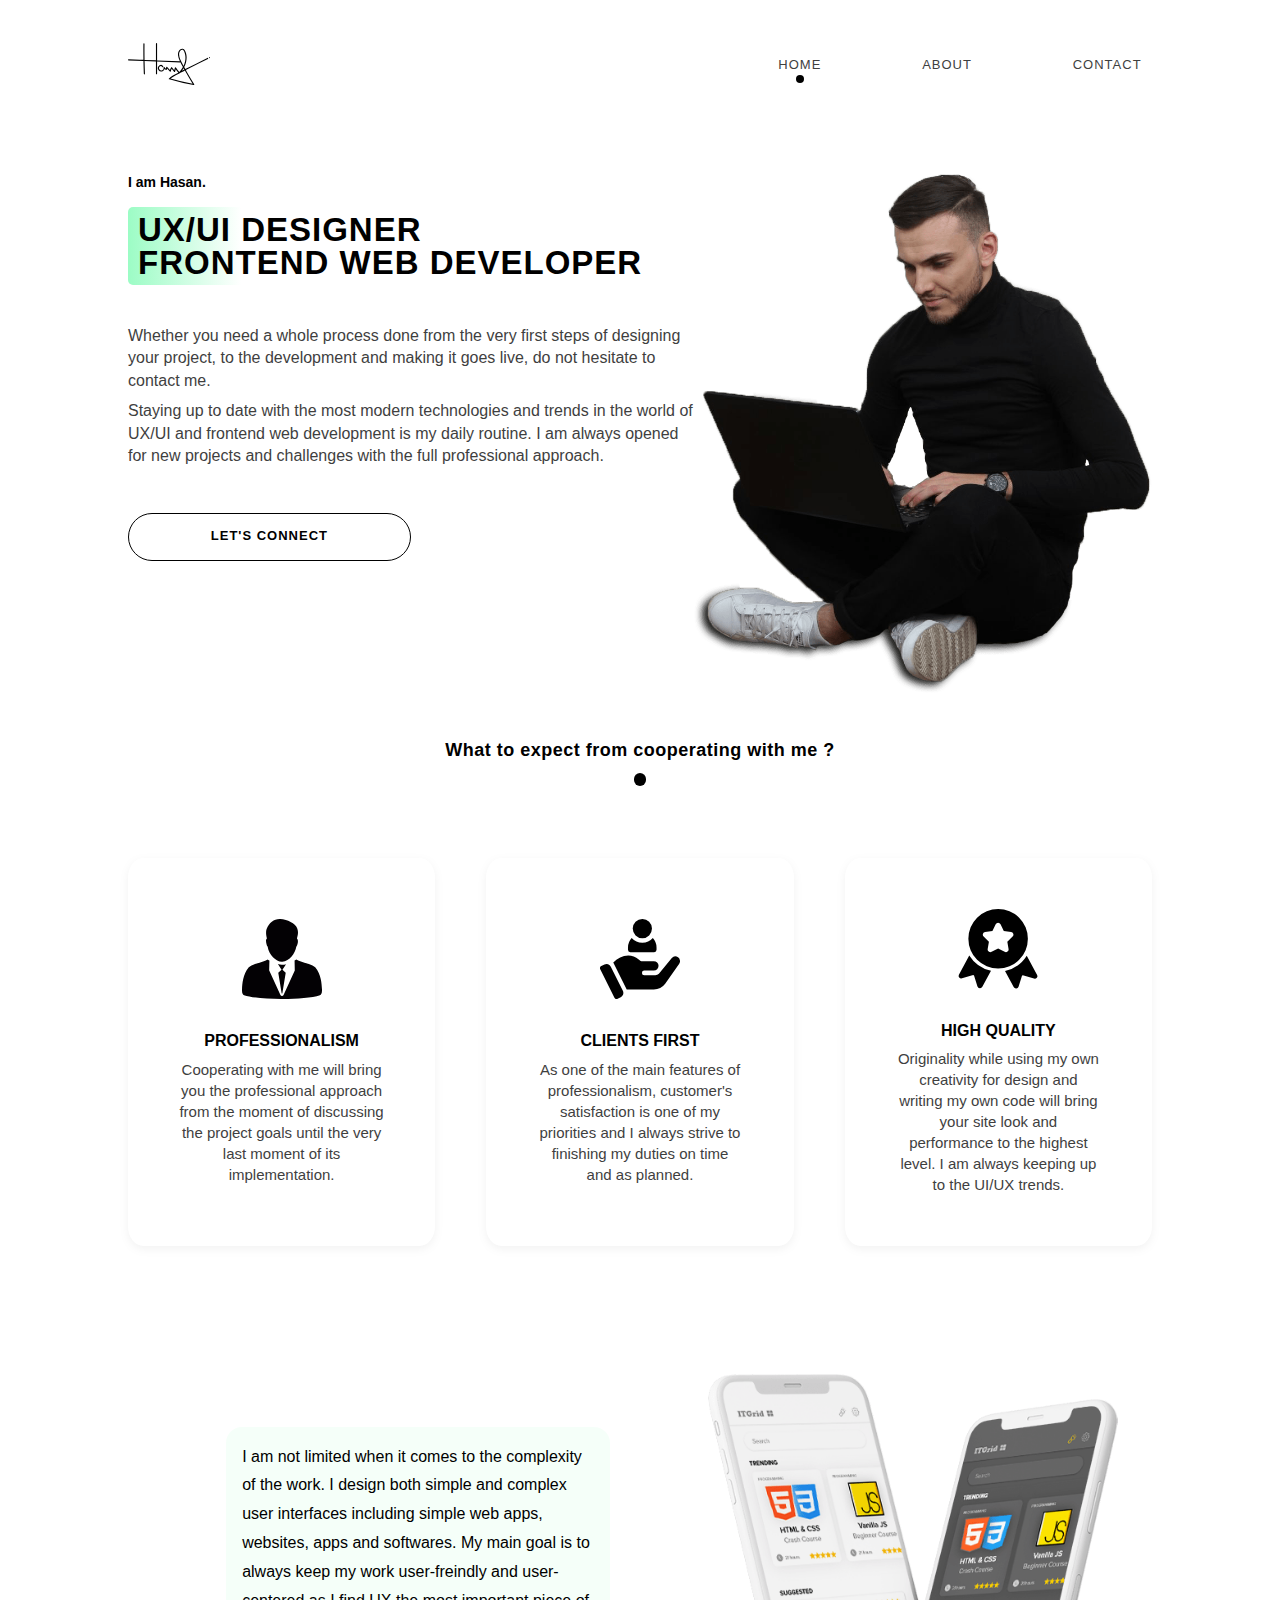
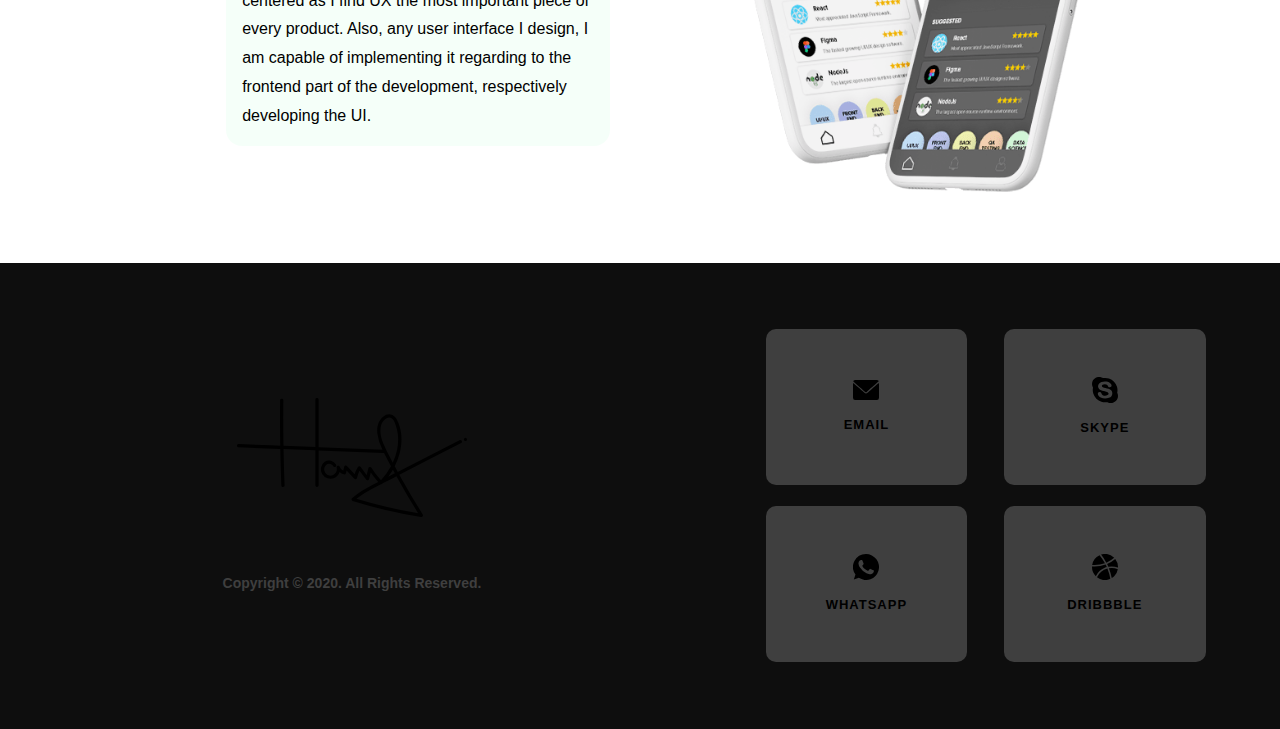
==== index.html @ 8ff00da6 "Add files via upload" ====
<!DOCTYPE html>
<html lang="en">
  <head>
    <meta charset="UTF-8" />
    <meta name="viewport" content="width=device-width, initial-scale=1.0" />
    <meta http-equiv="X-UA-Compatible" content="ie=edge" />
    <meta name="description" content="UX/UI Designer and Frontend Developer" />
    <meta
      name="keywords"
      content="UI,UX,Design,Frontend Development,Frontend Web Development"
    />
    <meta name="author" content="Hasan Softic" />
    <link rel="stylesheet" href="../scss/main.css" />
    <title>Hasan Softic | UX/UI Designer and Frontend Web Developer</title>
  </head>
  <body>
    <!-- Navbar -->
    <header class="nav-container">
      <div id="nav">
      <div class="logo">
        <img src="./assets/logo.svg" alt="signature" />
      </div>
      <div class="js-toggle">
        <div class="line-1"></div>
        <div class="line-2"></div>
      </div>
      <ul class="nav-links">
        <li class="active">
          <a href="index.html">Home</a>
          <div class="circle"></div>
        </li>
        <li>
          <a href="about.html">About</a>
        </li>
        <li>
          <a href="contact.html">Contact</a>
        </li>
      </ul>
      </div>
    </header>
    <main class="flex-wrapper">
      <div class="main-section">
        <h5>I am Hasan.</h5>
        <h2>
          UX/UI Designer <br />
          Frontend Web Developer
        </h2>

        <p>
          Whether you need a whole process done from the very first steps of
          designing your project, to the development and making it goes live, do
          not hesitate to contact me.
        </p>
        <p>
          Staying up to date with the most modern technologies and trends in the
          world of UX/UI and frontend web development is my daily routine. I am
          always opened for new projects and challenges with the full
          professional approach.
        </p>
        <div class="button">
          <a class="btn-style" href="contact.html">Let's connect</a>
        </div>
      </div>
      <div class="myimage">
        <img class="image" src="./assets/hasan.png" alt="hasan" />
      </div>
    </main>
    <section class="why-me">
      <h4>What to expect from cooperating with me ?</h4>
      <div class="divider"></div>
      <div class="flex-row">
        <div class="pro">
          <img class="pro-image" src="./assets/professionalism.svg" alt="pro" />
          <h3>Professionalism</h3>
          <p>
            Cooperating with me will bring you the professional approach from
            the moment of discussing the project goals until the very last
            moment of its implementation.
          </p>
        </div>
        <div class="pro">
          <img class="pro-image" src="./assets/support.svg" alt="pro" />
          <h3>Clients First</h3>
          <p>
            As one of the main features of professionalism, customer's
            satisfaction is one of my priorities and I always strive to
            finishing my duties on time and as planned.
          </p>
        </div>
        <div class="pro">
          <img class="pro-image" src="./assets/quality.svg" alt="pro" />
          <h3>High Quality</h3>
          <p>
            Originality while using my own creativity for design and writing my
            own code will bring your site look and performance to the highest
            level. I am always keeping up to the UI/UX trends.
          </p>
        </div>
      </div>
    </section>
    <section class="my-approach">
      <div class="approach">
        <p class="message">
          I am not limited when it comes to the complexity of the work. I design
          both simple and complex user interfaces including simple web apps,
          websites, apps and softwares. My main goal is to always keep my work
          user-freindly and user-centered as I find UX the most important piece
          of every product. Also, any user interface I design, I am capable of
          implementing it regarding to the frontend part of the development,
          respectively developing the UI.
        </p>
      </div>
      <div class="mockup">
        <img src="./assets/blackandwhite.png" alt="mockup" />
      </div>
    </section>
    <footer>
      <div class="copyright">
        <img class="logo" src="./assets/logo.svg" alt="signature" />
        <p>Copyright &copy; 2020. All Rights Reserved.</p>
      </div>
      <div class="contact">
        <a href="mailto:hasan_softic@hotmail.com?subject="Project">
        <div class="card email">
          <img src="./assets/mail.svg" alt="email" />
          <h5>Email</h5>
        </div>
      </a>
        <a href="skype:hasan_softic?chat">
          <div class="card skype">
            <img src="./assets/skype.svg" alt="skype" />
            <h5>Skype</h5>
          </div>
        </a>
        <a
          href="https://api.whatsapp.com/send?phone=38761412992"
          target="_blank"
        >
          <div class="card whatsapp">
            <img src="./assets/whatsapp.svg" alt="whatsapp" />
            <h5>Whatsapp</h5>
          </div>
        </a>
        <a href="https://dribbble.com/ha7an" target="_blank">
          <div class="card dribbble">
            <img src="./assets/dribbble.svg" alt="dribbble" />
            <h5>Dribbble</h5>
          </div>
        </a>
      </div>
    </footer>
    <script src="./nav.js"></script>
  </body>
</html>
---- scss/main.css ----
a:focus,
button:focus {
  outline: none;
}

input:focus,
textarea:focus {
  outline: 1px solid #000;
}

.logo {
  width: 8%;
}

img {
  width: 100%;
  border: none;
}

.pro-image {
  width: 5em;
  margin-bottom: 15%;
}

.contact img {
  width: 2em;
  margin-bottom: 10%;
}

li {
  list-style: none;
  padding-left: 8rem;
}

a {
  cursor: pointer;
  outline: none;
  width: 100%;
  text-transform: uppercase;
  text-decoration: none;
  font-size: 1.3rem;
  color: #3f3f3f;
  font-weight: 400;
  letter-spacing: 1px;
  padding: 0.2em 0.8em;
  -webkit-tap-highlight-color: rgba(0, 0, 0, 0);
}

.circle {
  background: #000;
  width: 0.5em;
  height: 0.5em;
  border-radius: 50%;
  margin: auto;
  -webkit-animation: animate ease-in-out 2s;
          animation: animate ease-in-out 2s;
}

@-webkit-keyframes animate {
  0% {
    background-color: #fff;
    border-radius: 0;
  }
  50% {
    background-color: #999;
    border-radius: 20%;
  }
  100% {
    background-color: #000;
    border-radius: 50%;
  }
}

@keyframes animate {
  0% {
    background-color: #fff;
    border-radius: 0;
  }
  50% {
    background-color: #999;
    border-radius: 20%;
  }
  100% {
    background-color: #000;
    border-radius: 50%;
  }
}

.divider {
  width: 0.8em;
  height: 0.8em;
  background: #000;
  border-radius: 50%;
  margin: 1% auto 7%;
}

* {
  margin: 0;
  padding: 0;
  -webkit-box-sizing: border-box;
          box-sizing: border-box;
}

html,
body {
  margin: 0;
  padding: 0;
  overflow-x: hidden;
}

html {
  font-size: 10px;
}

body {
  font-family: "Montserrat", sans-serif;
  width: 100%;
  font-size: 1.6rem;
  line-height: 1.4;
  position: relative;
}

/* Navbar */
.nav-container {
  max-width: 80%;
  margin: 0 auto;
}

.nav-container #nav {
  width: 100%;
  height: 15vh;
  display: -webkit-box;
  display: -ms-flexbox;
  display: flex;
  -webkit-box-pack: justify;
      -ms-flex-pack: justify;
          justify-content: space-between;
  -webkit-box-align: center;
      -ms-flex-align: center;
          align-items: center;
}

.nav-container .nav-links {
  display: -webkit-box;
  display: -ms-flexbox;
  display: flex;
  -webkit-box-pack: justify;
      -ms-flex-pack: justify;
          justify-content: space-between;
}

/* Main Section */
main {
  width: 80%;
  display: -webkit-box;
  display: -ms-flexbox;
  display: flex;
  -webkit-box-pack: justify;
      -ms-flex-pack: justify;
          justify-content: space-between;
  margin: 3% auto -2%;
}

main .main-section {
  width: 100%;
}

main .main-section h5 {
  font-size: 1.4rem;
  font-weight: 700;
  margin-bottom: 1em;
}

main .main-section h2 {
  font-size: 3.3rem;
  line-height: 1;
  text-transform: uppercase;
  margin-bottom: 4rem;
  letter-spacing: 0.1rem;
  background: #9cfcc5;
  background: -webkit-gradient(linear, left top, right top, from(#9cfcc5), color-stop(20%, #fff), to(#fff));
  background: linear-gradient(90deg, #9cfcc5 0%, #fff 20%, #fff 100%);
  border: none;
  border-radius: 5px;
  padding: 0.6rem 1rem;
}

main .main-section p {
  font-size: 1.6rem;
  color: #3f3f3f;
  font-weight: 400;
  margin-bottom: 0.5em;
}

main .main-section .button {
  width: 50%;
  border: 1px solid #000;
  border-radius: 50px;
  padding: 2%;
  margin-top: 8%;
}

main .main-section .button:hover {
  background: #9cfcc5;
  border: none;
  -webkit-box-shadow: 0 6px 16px rgba(156, 252, 197, 0.2);
          box-shadow: 0 6px 16px rgba(156, 252, 197, 0.2);
}

main .main-section .button a {
  display: -webkit-box;
  display: -ms-flexbox;
  display: flex;
  -webkit-box-pack: center;
      -ms-flex-pack: center;
          justify-content: center;
  color: #000;
  font-weight: 600;
}

main .main-section .myimage {
  width: 40%;
  border-radius: 50%;
  padding: 5%;
  background: -webkit-gradient(linear, left bottom, left top, from(rgba(156, 252, 197, 0.25)), color-stop(50%, #fff), to(#fff));
  background: linear-gradient(360deg, rgba(156, 252, 197, 0.25) 0%, #fff 50%, #fff 100%);
}

/* Why Me Section */
.why-me {
  width: 90%;
  margin: 0 auto 5%;
  padding: 5%;
}

.why-me h4 {
  color: #000;
  font-size: 1.8rem;
  letter-spacing: 0.5px;
  display: -webkit-box;
  display: -ms-flexbox;
  display: flex;
  -webkit-box-pack: center;
      -ms-flex-pack: center;
          justify-content: center;
}

.why-me h3 {
  font-size: 1.6rem;
  color: #000;
  text-transform: uppercase;
  margin-bottom: 3%;
}

.why-me p {
  font-size: 1.5rem;
  color: #3f3f3f;
  font-weight: 400;
  text-align: center;
}

.pro {
  width: 30%;
  background: #fff;
  border-radius: 5%;
  -webkit-box-shadow: 0 3px 9px rgba(128, 128, 128, 0.1);
          box-shadow: 0 3px 9px rgba(128, 128, 128, 0.1);
  padding: 5%;
  display: -webkit-box;
  display: -ms-flexbox;
  display: flex;
  -webkit-box-orient: vertical;
  -webkit-box-direction: normal;
      -ms-flex-direction: column;
          flex-direction: column;
  -webkit-box-pack: center;
      -ms-flex-pack: center;
          justify-content: center;
  -webkit-box-align: center;
      -ms-flex-align: center;
          align-items: center;
  -webkit-transition: 1s all ease-in-out;
  transition: 1s all ease-in-out;
}

.pro:hover {
  -webkit-box-shadow: 0 30px 60px rgba(128, 128, 128, 0.1);
          box-shadow: 0 30px 60px rgba(128, 128, 128, 0.1);
}

.flex-row {
  display: -webkit-box;
  display: -ms-flexbox;
  display: flex;
  -webkit-box-pack: justify;
      -ms-flex-pack: justify;
          justify-content: space-between;
}

/* My Approach */
.my-approach {
  display: -webkit-box;
  display: -ms-flexbox;
  display: flex;
  -webkit-box-pack: space-evenly;
      -ms-flex-pack: space-evenly;
          justify-content: space-evenly;
  -webkit-box-align: center;
      -ms-flex-align: center;
          align-items: center;
  padding: 0 10%;
  margin-bottom: 5%;
}

.my-approach .approach {
  width: 50%;
  display: -webkit-box;
  display: -ms-flexbox;
  display: flex;
  -webkit-box-pack: space-evenly;
      -ms-flex-pack: space-evenly;
          justify-content: space-evenly;
  -webkit-box-align: center;
      -ms-flex-align: center;
          align-items: center;
}

.my-approach .approach p {
  width: 75%;
  background: rgba(156, 252, 197, 0.1);
  padding: 1em;
  border-radius: 1em;
  font-size: 1.6rem;
  color: #000;
  font-weight: 400;
  line-height: 1.8;
}

.my-approach .mockup {
  width: 40%;
}

/* Footer */
footer {
  width: 100%;
  background: #0e0e0e;
  display: -webkit-box;
  display: -ms-flexbox;
  display: flex;
  -webkit-box-pack: justify;
      -ms-flex-pack: justify;
          justify-content: space-between;
  -webkit-box-align: center;
      -ms-flex-align: center;
          align-items: center;
  padding: 5%;
}

footer .copyright {
  width: 50%;
  display: -webkit-box;
  display: -ms-flexbox;
  display: flex;
  -webkit-box-orient: vertical;
  -webkit-box-direction: normal;
      -ms-flex-direction: column;
          flex-direction: column;
  -webkit-box-pack: justify;
      -ms-flex-pack: justify;
          justify-content: space-between;
  -webkit-box-align: center;
      -ms-flex-align: center;
          align-items: center;
}

footer .copyright .logo {
  width: 40%;
  margin-bottom: 10%;
}

footer .copyright p {
  color: #3f3f3f;
  font-size: 1.4rem;
  font-weight: 600;
}

footer .contact {
  width: 40%;
  display: -ms-grid;
  display: grid;
  -ms-grid-columns: (1fr)[2];
      grid-template-columns: repeat(2, 1fr);
  grid-gap: 1em;
  -webkit-box-pack: center;
      -ms-flex-pack: center;
          justify-content: center;
  -webkit-box-align: center;
      -ms-flex-align: center;
          align-items: center;
}

footer .contact h5 {
  color: #000;
  font-size: 1.3rem;
  font-weight: 600;
}

footer .card {
  width: 100%;
  height: 12em;
  background: #3f3f3f;
  border-radius: 10px;
  display: -webkit-box;
  display: -ms-flexbox;
  display: flex;
  -webkit-box-orient: vertical;
  -webkit-box-direction: normal;
      -ms-flex-direction: column;
          flex-direction: column;
  -webkit-box-pack: center;
      -ms-flex-pack: center;
          justify-content: center;
  -webkit-box-align: center;
      -ms-flex-align: center;
          align-items: center;
  padding: 20% 10%;
}

footer .card:hover {
  background: #999;
}

/* About Me */
.wrapper {
  margin-bottom: 10%;
  display: -webkit-box;
  display: -ms-flexbox;
  display: flex;
  -webkit-box-orient: vertical;
  -webkit-box-direction: normal;
      -ms-flex-direction: column;
          flex-direction: column;
  -webkit-box-align: start;
      -ms-flex-align: start;
          align-items: flex-start;
}

.wrapper h1 {
  font-size: 5rem;
}

.wrapper .flex-row {
  margin-top: 3%;
  display: -webkit-box;
  display: -ms-flexbox;
  display: flex;
  -webkit-box-pack: justify;
      -ms-flex-pack: justify;
          justify-content: space-between;
  -webkit-box-align: center;
      -ms-flex-align: center;
          align-items: center;
}

.wrapper .flex-row p {
  width: 60%;
  font-size: 1.6rem;
  color: #000;
  line-height: 1.8;
  background: rgba(156, 252, 197, 0.1);
  padding: 1em;
  border-radius: 0 1.5em 1.5em 1.5em;
  -ms-flex-item-align: start;
      align-self: flex-start;
}

.wrapper .flex-row img {
  width: 35%;
  border-radius: 1.5em;
  -ms-flex-item-align: start;
      align-self: flex-start;
}

.design {
  width: 100%;
  display: -webkit-box;
  display: -ms-flexbox;
  display: flex;
  -webkit-box-orient: vertical;
  -webkit-box-direction: normal;
      -ms-flex-direction: column;
          flex-direction: column;
  -webkit-box-pack: center;
      -ms-flex-pack: center;
          justify-content: center;
  -webkit-box-align: center;
      -ms-flex-align: center;
          align-items: center;
  margin-bottom: 10%;
}

.design .mockups {
  width: 100%;
  display: -webkit-box;
  display: -ms-flexbox;
  display: flex;
  -webkit-box-pack: center;
      -ms-flex-pack: center;
          justify-content: center;
  margin-bottom: 5%;
}

.design .mockups img {
  width: 20%;
}

.design .mockups img:hover {
  -webkit-transform: translateY(-5%);
          transform: translateY(-5%);
  -webkit-transition: ease-in 400ms;
  transition: ease-in 400ms;
}

.design .design-info {
  width: 45%;
  margin-bottom: 3%;
}

.design .design-info p {
  font-size: 1.6rem;
  color: #000;
  line-height: 1.6;
}

.design .buttons {
  width: 100%;
  display: -webkit-box;
  display: -ms-flexbox;
  display: flex;
  -webkit-box-pack: center;
      -ms-flex-pack: center;
          justify-content: center;
  -webkit-box-align: center;
      -ms-flex-align: center;
          align-items: center;
}

.design a {
  width: 22%;
  display: -webkit-box;
  display: -ms-flexbox;
  display: flex;
  -webkit-box-pack: center;
      -ms-flex-pack: center;
          justify-content: center;
}

.design button {
  cursor: pointer;
  width: 100%;
  padding: 7%;
  border-radius: 50px;
  border: none;
  font-size: 1.6rem;
  text-transform: uppercase;
  color: #000;
  font-weight: 500;
  display: -webkit-box;
  display: -ms-flexbox;
  display: flex;
  -webkit-box-pack: space-evenly;
      -ms-flex-pack: space-evenly;
          justify-content: space-evenly;
  -webkit-box-align: center;
      -ms-flex-align: center;
          align-items: center;
}

.design img {
  width: 10%;
}

.design .dribbble {
  background: #ea4c89;
  -webkit-box-shadow: 0 8px 20px rgba(234, 76, 137, 0.25);
          box-shadow: 0 8px 20px rgba(234, 76, 137, 0.25);
}

.design .dribbble:hover {
  background: rgba(234, 76, 137, 0.9);
}

.design .github {
  background: rgba(153, 153, 153, 0.15);
  -webkit-box-shadow: 0 8px 20px rgba(153, 153, 153, 0.15);
          box-shadow: 0 8px 20px rgba(153, 153, 153, 0.15);
}

.design .github:hover {
  background: rgba(153, 153, 153, 0.2);
}

/* Contact */
.contact-wrapper {
  margin-top: 3%;
  display: -webkit-box;
  display: -ms-flexbox;
  display: flex;
  -webkit-box-pack: justify;
      -ms-flex-pack: justify;
          justify-content: space-between;
  -webkit-box-align: center;
      -ms-flex-align: center;
          align-items: center;
}

.contact-wrapper p {
  width: 40%;
  font-size: 1.6rem;
  color: #000;
  line-height: 1.8;
  background: rgba(156, 252, 197, 0.1);
  padding: 1em;
  border-radius: 0 1.5em 1.5em 1.5em;
  -ms-flex-item-align: start;
      align-self: flex-start;
}

.contact-wrapper img {
  width: 55%;
  border-radius: 1.5em;
  -ms-flex-item-align: start;
      align-self: flex-start;
  z-index: 0;
}

.contact-form {
  margin: -20% 10% 10%;
  width: 70%;
  background: #fff;
  -webkit-box-shadow: 0 20px 40px rgba(160, 160, 160, 0.1);
          box-shadow: 0 20px 40px rgba(160, 160, 160, 0.1);
  border-radius: 1.5em;
  position: relative;
  padding: 5em;
}

.contact-form form {
  display: -webkit-box;
  display: -ms-flexbox;
  display: flex;
  -webkit-box-orient: vertical;
  -webkit-box-direction: normal;
      -ms-flex-direction: column;
          flex-direction: column;
}

.contact-form label {
  font-size: 1.6rem;
  color: #000;
  margin-bottom: 0.5em;
}

.contact-form input,
.contact-form textarea {
  width: 40%;
  border: 1px solid #dfdfdf;
  border-radius: 0.3em;
  font-family: "Montserrat", sans-serif;
  font-size: 1.6rem;
  padding: 2%;
  margin-bottom: 2em;
}

.contact-form input::-webkit-input-placeholder {
  font-family: "Montserrat", sans-serif;
  font-size: 1.6rem;
  opacity: 0.4;
}

.contact-form input:-ms-input-placeholder {
  font-family: "Montserrat", sans-serif;
  font-size: 1.6rem;
  opacity: 0.4;
}

.contact-form input::-ms-input-placeholder {
  font-family: "Montserrat", sans-serif;
  font-size: 1.6rem;
  opacity: 0.4;
}

.contact-form input::placeholder {
  font-family: "Montserrat", sans-serif;
  font-size: 1.6rem;
  opacity: 0.4;
}

.contact-form textarea {
  width: 100%;
  resize: none;
  font-family: "Montserrat", sans-serif;
  font-size: 1.6rem;
}

.contact-form textarea::-webkit-input-placeholder {
  opacity: 0.4;
}

.contact-form textarea:-ms-input-placeholder {
  opacity: 0.4;
}

.contact-form textarea::-ms-input-placeholder {
  opacity: 0.4;
}

.contact-form textarea::placeholder {
  opacity: 0.4;
}

.contact-form .submit {
  width: 25%;
  -ms-flex-item-align: end;
      align-self: flex-end;
}

.contact-form .submit .send {
  cursor: pointer;
  width: 100%;
  border: none;
  background: #9cfcc5;
  -webkit-box-shadow: 0 10px 30px rgba(156, 252, 197, 0.2);
          box-shadow: 0 10px 30px rgba(156, 252, 197, 0.2);
  border-radius: 50px;
  padding: 1.2em;
  font-size: 1.6rem;
  font-weight: 500;
}

.contact-form .submit .send:hover {
  background: #97f0c1;
}

/* Media Queries */
@media only screen and (min-width: 350px) and (max-width: 500px) {
  /* Navbar */
  #nav .logo {
    width: 25%;
  }
  #nav .js-toggle {
    background: #fff;
    border-radius: 50%;
    -webkit-box-shadow: 0 1px 9px rgba(153, 153, 153, 0.1);
            box-shadow: 0 1px 9px rgba(153, 153, 153, 0.1);
    padding: 4% 2.5%;
    position: fixed;
    right: 7%;
    z-index: 5;
  }
  #nav .js-toggle div {
    width: 2.6rem;
    height: 0.5rem;
    background-color: #000;
    margin: 0.5rem;
    border-radius: 3px;
    -webkit-transition: all 0.5s ease;
    transition: all 0.5s ease;
  }
  #nav .nav-links {
    position: fixed;
    right: 0px;
    height: 85vh;
    top: 15vh;
    -webkit-box-orient: vertical;
    -webkit-box-direction: normal;
        -ms-flex-direction: column;
            flex-direction: column;
    -webkit-box-pack: space-evenly;
        -ms-flex-pack: space-evenly;
            justify-content: space-evenly;
    -webkit-box-align: center;
        -ms-flex-align: center;
            align-items: center;
    background: #fff;
    width: 100%;
    -webkit-transform: translateX(100%);
            transform: translateX(100%);
    -webkit-transition: -webkit-transform 0.5s ease-in;
    transition: -webkit-transform 0.5s ease-in;
    transition: transform 0.5s ease-in;
    transition: transform 0.5s ease-in, -webkit-transform 0.5s ease-in;
    z-index: 5;
  }
  #nav .nav-links li {
    width: 100%;
    text-align: center;
    padding: 5rem 0;
    opacity: 0;
  }
  #nav .nav-links li.fade {
    opacity: 1;
  }
  #nav .nav-links a {
    font-size: 1.4rem;
  }
  #nav .nav-active {
    -webkit-transform: translateX(0);
            transform: translateX(0);
  }
  #nav .nav-links li:nth-child(1) {
    -webkit-transition: all 0.5s ease 0.2s;
    transition: all 0.5s ease 0.2s;
  }
  #nav .nav-links li:nth-child(2) {
    -webkit-transition: all 0.5s ease 0.5s;
    transition: all 0.5s ease 0.5s;
  }
  #nav .nav-links li:nth-child(3) {
    -webkit-transition: all 0.5s ease 0.8s;
    transition: all 0.5s ease 0.8s;
  }
  #nav .close .line-1 {
    -webkit-transform: rotate(-45deg) translate(-3px, 4px);
            transform: rotate(-45deg) translate(-3px, 4px);
  }
  #nav .close .line-2 {
    -webkit-transform: rotate(45deg) translate(-3px, -4px);
            transform: rotate(45deg) translate(-3px, -4px);
  }
  /* Main Section */
  main {
    width: 80%;
    display: -webkit-box;
    display: -ms-flexbox;
    display: flex;
    -webkit-box-orient: vertical;
    -webkit-box-direction: normal;
        -ms-flex-direction: column;
            flex-direction: column;
    -webkit-box-pack: justify;
        -ms-flex-pack: justify;
            justify-content: space-between;
    margin: 3% auto -2%;
  }
  main .main-section {
    width: 100%;
  }
  main .main-section h5 {
    font-size: 1.4rem;
    font-weight: 700;
    margin-bottom: 1em;
  }
  main .main-section h2 {
    font-size: 2.8rem;
    line-height: 1;
    text-transform: uppercase;
    margin-bottom: 4rem;
    letter-spacing: 0.1rem;
    background: #9cfcc5;
    background: -webkit-gradient(linear, left top, right top, from(#9cfcc5), color-stop(30%, #fff), to(#fff));
    background: linear-gradient(90deg, #9cfcc5 0%, #fff 30%, #fff 100%);
    border: none;
    border-radius: 5px;
    padding: 0.6rem 1rem;
  }
  main .main-section p {
    font-size: 1.4rem;
    color: #000;
    font-weight: 400;
    line-height: 1.6;
    margin-bottom: 0.5em;
  }
  main .main-section .button {
    width: 100%;
    background: #9cfcc5;
    -webkit-box-shadow: 0 10px 30px rgba(156, 252, 197, 0.15);
            box-shadow: 0 10px 30px rgba(156, 252, 197, 0.15);
    border: none;
    padding: 5%;
    margin: 8% 0 15%;
  }
  main .main-section .button a {
    display: -webkit-box;
    display: -ms-flexbox;
    display: flex;
    -webkit-box-pack: center;
        -ms-flex-pack: center;
            justify-content: center;
    color: #000;
    font-weight: 600;
  }
  main .myimage {
    width: 100%;
    margin-bottom: 10%;
  }
  main .myimage .image {
    width: 100%;
  }
  /* Why Me Section */
  .why-me {
    width: 90%;
    margin: 20% auto 5%;
    padding: 5%;
  }
  .why-me > h4 {
    text-align: center;
    margin-bottom: 5%;
  }
  .why-me .divider {
    margin-bottom: 15%;
  }
  .pro {
    width: 100%;
    background: #fff;
    border-radius: 5%;
    -webkit-box-shadow: 0 3px 9px rgba(128, 128, 128, 0.1);
            box-shadow: 0 3px 9px rgba(128, 128, 128, 0.1);
    padding: 10%;
    margin-bottom: 10%;
    display: -webkit-box;
    display: -ms-flexbox;
    display: flex;
    -webkit-box-orient: vertical;
    -webkit-box-direction: normal;
        -ms-flex-direction: column;
            flex-direction: column;
    -webkit-box-pack: center;
        -ms-flex-pack: center;
            justify-content: center;
    -webkit-box-align: center;
        -ms-flex-align: center;
            align-items: center;
    -webkit-transition: 1s all ease-in-out;
    transition: 1s all ease-in-out;
  }
  .pro:hover {
    -webkit-box-shadow: 0 30px 60px rgba(128, 128, 128, 0.1);
            box-shadow: 0 30px 60px rgba(128, 128, 128, 0.1);
  }
  .flex-row {
    display: -webkit-box;
    display: -ms-flexbox;
    display: flex;
    -webkit-box-orient: vertical;
    -webkit-box-direction: normal;
        -ms-flex-direction: column;
            flex-direction: column;
    -webkit-box-pack: justify;
        -ms-flex-pack: justify;
            justify-content: space-between;
  }
  /* My Approach */
  .my-approach {
    display: -webkit-box;
    display: -ms-flexbox;
    display: flex;
    -webkit-box-orient: vertical;
    -webkit-box-direction: reverse;
        -ms-flex-direction: column-reverse;
            flex-direction: column-reverse;
    -webkit-box-pack: space-evenly;
        -ms-flex-pack: space-evenly;
            justify-content: space-evenly;
    -webkit-box-align: center;
        -ms-flex-align: center;
            align-items: center;
    margin-bottom: 15%;
  }
  .my-approach .approach {
    width: 100%;
    display: -webkit-box;
    display: -ms-flexbox;
    display: flex;
    -webkit-box-pack: space-evenly;
        -ms-flex-pack: space-evenly;
            justify-content: space-evenly;
    -webkit-box-align: center;
        -ms-flex-align: center;
            align-items: center;
  }
  .my-approach .approach p {
    width: 100%;
  }
  .my-approach .mockup {
    width: 100%;
  }
  footer {
    display: -webkit-box;
    display: -ms-flexbox;
    display: flex;
    -webkit-box-orient: vertical;
    -webkit-box-direction: reverse;
        -ms-flex-direction: column-reverse;
            flex-direction: column-reverse;
    -webkit-box-pack: justify;
        -ms-flex-pack: justify;
            justify-content: space-between;
    -webkit-box-align: center;
        -ms-flex-align: center;
            align-items: center;
    padding: 10% 0;
  }
  footer .copyright {
    width: 100%;
  }
  footer .copyright .logo {
    width: 50%;
    margin-bottom: 10%;
  }
  footer .copyright p {
    color: #3f3f3f;
    font-size: 1.4rem;
    font-weight: 600;
  }
  footer .contact {
    width: 100%;
    padding: 0 5%;
    margin-bottom: 10%;
    display: -ms-grid;
    display: grid;
    -ms-grid-columns: (1fr)[2];
        grid-template-columns: repeat(2, 1fr);
    grid-gap: 0;
    -webkit-box-pack: center;
        -ms-flex-pack: center;
            justify-content: center;
    -webkit-box-align: center;
        -ms-flex-align: center;
            align-items: center;
  }
  footer .contact h5 {
    color: #000;
    font-size: 1.3rem;
    font-weight: 600;
  }
  footer .card {
    width: 100%;
    height: 10em;
    background: #3f3f3f;
    border-radius: 10px;
    display: -webkit-box;
    display: -ms-flexbox;
    display: flex;
    -webkit-box-orient: vertical;
    -webkit-box-direction: normal;
        -ms-flex-direction: column;
            flex-direction: column;
    -webkit-box-pack: center;
        -ms-flex-pack: center;
            justify-content: center;
    -webkit-box-align: center;
        -ms-flex-align: center;
            align-items: center;
    padding: 20% 10%;
    margin-bottom: 5%;
  }
  /* About Me */
  .wrapper {
    width: 100%;
    margin-bottom: 10%;
    display: -webkit-box;
    display: -ms-flexbox;
    display: flex;
    -webkit-box-orient: vertical;
    -webkit-box-direction: normal;
        -ms-flex-direction: column;
            flex-direction: column;
    -webkit-box-align: center;
        -ms-flex-align: center;
            align-items: center;
  }
  .wrapper h1 {
    font-size: 4rem;
  }
  .wrapper .flex-row {
    width: 100%;
    margin-top: 10%;
    display: -webkit-box;
    display: -ms-flexbox;
    display: flex;
    -webkit-box-pack: justify;
        -ms-flex-pack: justify;
            justify-content: space-between;
    -webkit-box-align: center;
        -ms-flex-align: center;
            align-items: center;
  }
  .wrapper .flex-row p {
    width: 100%;
    font-size: 1.6rem;
    line-height: 1.6;
    padding: 20% 2em 2em;
    margin-top: -10%;
    border-radius: 1.5em;
    z-index: 0;
  }
  .wrapper .flex-row img {
    width: 80%;
    -ms-flex-item-align: center;
        -ms-grid-row-align: center;
        align-self: center;
    border-radius: 5%;
    -webkit-box-shadow: 0 20px 60px rgba(63, 63, 63, 0.15);
            box-shadow: 0 20px 60px rgba(63, 63, 63, 0.15);
    z-index: 1;
  }
  .design {
    width: 100%;
  }
  .design .mockups {
    width: 100%;
  }
  .design .mockups img {
    width: 33%;
  }
  .design .design-info {
    width: 80%;
    margin-bottom: 10%;
  }
  .design .buttons {
    width: 100%;
    padding: 0 5%;
    margin-bottom: 10%;
  }
  .design a {
    width: 100%;
  }
  .design img {
    width: 18%;
  }
  .design .dribbble {
    background: #ea4c89;
    -webkit-box-shadow: 0 8px 20px rgba(234, 76, 137, 0.25);
            box-shadow: 0 8px 20px rgba(234, 76, 137, 0.25);
    padding: 10%;
    font-size: 1.3rem;
  }
  .design .github {
    background: rgba(153, 153, 153, 0.15);
    -webkit-box-shadow: 0 8px 20px rgba(153, 153, 153, 0.15);
            box-shadow: 0 8px 20px rgba(153, 153, 153, 0.15);
    padding: 10%;
    font-size: 1.3rem;
  }
  /* Contact */
  .contact-wrapper {
    margin-top: 10%;
    display: -webkit-box;
    display: -ms-flexbox;
    display: flex;
    -webkit-box-orient: vertical;
    -webkit-box-direction: normal;
        -ms-flex-direction: column;
            flex-direction: column;
    -webkit-box-pack: justify;
        -ms-flex-pack: justify;
            justify-content: space-between;
    -webkit-box-align: center;
        -ms-flex-align: center;
            align-items: center;
  }
  .contact-wrapper p {
    width: 80%;
    -ms-flex-item-align: center;
        -ms-grid-row-align: center;
        align-self: center;
    margin-bottom: 10%;
  }
  .contact-wrapper img {
    width: 100%;
    border-radius: 0;
    z-index: 0;
  }
  .contact-form {
    margin: -20% auto 0;
    width: 100%;
    background: #fff;
    -webkit-box-shadow: 0 3px 9px rgba(160, 160, 160, 0.3);
            box-shadow: 0 3px 9px rgba(160, 160, 160, 0.3);
    border-radius: 2em 2em 0 0;
    position: relative;
    padding: 3em;
  }
  .contact-form input,
  .contact-form textarea {
    width: 100%;
    padding: 6%;
  }
  .contact-form .submit {
    width: 100%;
    margin-top: 10%;
  }
  .contact-form .submit .send {
    width: 100%;
  }
}

@media only screen and (max-width: 350px) {
  /* Navbar */
  #nav .logo {
    width: 25%;
  }
  #nav .js-toggle {
    background: #fff;
    border-radius: 50%;
    -webkit-box-shadow: 0 1px 9px rgba(153, 153, 153, 0.1);
            box-shadow: 0 1px 9px rgba(153, 153, 153, 0.1);
    padding: 4% 2.5%;
    position: fixed;
    right: 7%;
    z-index: 5;
  }
  #nav .js-toggle div {
    width: 2.6rem;
    height: 0.5rem;
    background-color: #000;
    margin: 0.5rem;
    border-radius: 3px;
    -webkit-transition: all 0.5s ease;
    transition: all 0.5s ease;
  }
  #nav .nav-links {
    position: fixed;
    right: 0px;
    height: 85vh;
    top: 15vh;
    -webkit-box-orient: vertical;
    -webkit-box-direction: normal;
        -ms-flex-direction: column;
            flex-direction: column;
    -webkit-box-pack: space-evenly;
        -ms-flex-pack: space-evenly;
            justify-content: space-evenly;
    -webkit-box-align: center;
        -ms-flex-align: center;
            align-items: center;
    background: #fff;
    width: 100%;
    -webkit-transform: translateX(100%);
            transform: translateX(100%);
    -webkit-transition: -webkit-transform 0.5s ease-in;
    transition: -webkit-transform 0.5s ease-in;
    transition: transform 0.5s ease-in;
    transition: transform 0.5s ease-in, -webkit-transform 0.5s ease-in;
    z-index: 5;
  }
  #nav .nav-links li {
    width: 100%;
    text-align: center;
    padding: 5rem 0;
    opacity: 0;
  }
  #nav .nav-links li.fade {
    opacity: 1;
  }
  #nav .nav-links a {
    font-size: 1.4rem;
  }
  #nav .nav-active {
    -webkit-transform: translateX(0);
            transform: translateX(0);
  }
  #nav .nav-links li:nth-child(1) {
    -webkit-transition: all 0.5s ease 0.2s;
    transition: all 0.5s ease 0.2s;
  }
  #nav .nav-links li:nth-child(2) {
    -webkit-transition: all 0.5s ease 0.5s;
    transition: all 0.5s ease 0.5s;
  }
  #nav .nav-links li:nth-child(3) {
    -webkit-transition: all 0.5s ease 0.8s;
    transition: all 0.5s ease 0.8s;
  }
  #nav .close .line-1 {
    -webkit-transform: rotate(-45deg) translate(-3px, 4px);
            transform: rotate(-45deg) translate(-3px, 4px);
  }
  #nav .close .line-2 {
    -webkit-transform: rotate(45deg) translate(-3px, -4px);
            transform: rotate(45deg) translate(-3px, -4px);
  }
  /* Main Section */
  main {
    width: 80%;
    display: -webkit-box;
    display: -ms-flexbox;
    display: flex;
    -webkit-box-orient: vertical;
    -webkit-box-direction: normal;
        -ms-flex-direction: column;
            flex-direction: column;
    -webkit-box-pack: justify;
        -ms-flex-pack: justify;
            justify-content: space-between;
    margin: 3% auto -2%;
  }
  main .main-section {
    width: 100%;
  }
  main .main-section h5 {
    font-size: 1.4rem;
    font-weight: 700;
    margin-bottom: 1em;
  }
  main .main-section h2 {
    font-size: 2rem;
    line-height: 1;
    text-transform: uppercase;
    margin-bottom: 4rem;
    letter-spacing: 0.1rem;
    background: #9cfcc5;
    background: -webkit-gradient(linear, left top, right top, from(#9cfcc5), color-stop(30%, #fff), to(#fff));
    background: linear-gradient(90deg, #9cfcc5 0%, #fff 30%, #fff 100%);
    border: none;
    border-radius: 5px;
    padding: 0.6rem 1rem;
  }
  main .main-section p {
    font-size: 1.4rem;
    color: #000;
    font-weight: 400;
    line-height: 1.6;
    margin-bottom: 0.5em;
  }
  main .main-section .button {
    width: 100%;
    background: #9cfcc5;
    -webkit-box-shadow: 0 10px 30px rgba(156, 252, 197, 0.15);
            box-shadow: 0 10px 30px rgba(156, 252, 197, 0.15);
    border: none;
    padding: 5%;
    margin: 8% 0 15%;
  }
  main .main-section .button a {
    display: -webkit-box;
    display: -ms-flexbox;
    display: flex;
    -webkit-box-pack: center;
        -ms-flex-pack: center;
            justify-content: center;
    color: #000;
    font-weight: 600;
  }
  main .myimage {
    width: 100%;
    margin-bottom: 10%;
  }
  main .myimage .image {
    width: 100%;
  }
  /* Why Me Section */
  .why-me {
    width: 90%;
    margin: 20% auto 5%;
    padding: 5%;
  }
  .why-me > h4 {
    text-align: center;
    margin-bottom: 5%;
  }
  .why-me .divider {
    margin-bottom: 15%;
  }
  .pro {
    width: 100%;
    background: #fff;
    border-radius: 5%;
    -webkit-box-shadow: 0 3px 9px rgba(128, 128, 128, 0.1);
            box-shadow: 0 3px 9px rgba(128, 128, 128, 0.1);
    padding: 10%;
    margin-bottom: 10%;
    display: -webkit-box;
    display: -ms-flexbox;
    display: flex;
    -webkit-box-orient: vertical;
    -webkit-box-direction: normal;
        -ms-flex-direction: column;
            flex-direction: column;
    -webkit-box-pack: center;
        -ms-flex-pack: center;
            justify-content: center;
    -webkit-box-align: center;
        -ms-flex-align: center;
            align-items: center;
    -webkit-transition: 1s all ease-in-out;
    transition: 1s all ease-in-out;
  }
  .pro:hover {
    -webkit-box-shadow: 0 30px 60px rgba(128, 128, 128, 0.1);
            box-shadow: 0 30px 60px rgba(128, 128, 128, 0.1);
  }
  .flex-row {
    display: -webkit-box;
    display: -ms-flexbox;
    display: flex;
    -webkit-box-orient: vertical;
    -webkit-box-direction: normal;
        -ms-flex-direction: column;
            flex-direction: column;
    -webkit-box-pack: justify;
        -ms-flex-pack: justify;
            justify-content: space-between;
  }
  /* My Approach */
  .my-approach {
    display: -webkit-box;
    display: -ms-flexbox;
    display: flex;
    -webkit-box-orient: vertical;
    -webkit-box-direction: reverse;
        -ms-flex-direction: column-reverse;
            flex-direction: column-reverse;
    -webkit-box-pack: space-evenly;
        -ms-flex-pack: space-evenly;
            justify-content: space-evenly;
    -webkit-box-align: center;
        -ms-flex-align: center;
            align-items: center;
    margin-bottom: 15%;
  }
  .my-approach .approach {
    width: 100%;
    display: -webkit-box;
    display: -ms-flexbox;
    display: flex;
    -webkit-box-pack: space-evenly;
        -ms-flex-pack: space-evenly;
            justify-content: space-evenly;
    -webkit-box-align: center;
        -ms-flex-align: center;
            align-items: center;
  }
  .my-approach .approach p {
    width: 100%;
  }
  .my-approach .mockup {
    width: 100%;
  }
  footer {
    display: -webkit-box;
    display: -ms-flexbox;
    display: flex;
    -webkit-box-orient: vertical;
    -webkit-box-direction: reverse;
        -ms-flex-direction: column-reverse;
            flex-direction: column-reverse;
    -webkit-box-pack: justify;
        -ms-flex-pack: justify;
            justify-content: space-between;
    -webkit-box-align: center;
        -ms-flex-align: center;
            align-items: center;
    padding: 10% 0;
  }
  footer .copyright {
    width: 100%;
  }
  footer .copyright .logo {
    width: 50%;
    margin-bottom: 10%;
  }
  footer .copyright p {
    color: #3f3f3f;
    font-size: 1.4rem;
    font-weight: 600;
  }
  footer .contact {
    width: 100%;
    padding: 0 5%;
    display: -ms-grid;
    display: grid;
    -ms-grid-columns: (1fr)[2];
        grid-template-columns: repeat(2, 1fr);
    grid-gap: 0;
    -webkit-box-pack: center;
        -ms-flex-pack: center;
            justify-content: center;
    -webkit-box-align: center;
        -ms-flex-align: center;
            align-items: center;
    margin-bottom: 15%;
  }
  footer .contact h5 {
    color: #000;
    font-size: 1.3rem;
    font-weight: 600;
  }
  footer .card {
    width: 100%;
    height: 9em;
    background: #3f3f3f;
    border-radius: 10px;
    display: -webkit-box;
    display: -ms-flexbox;
    display: flex;
    -webkit-box-orient: vertical;
    -webkit-box-direction: normal;
        -ms-flex-direction: column;
            flex-direction: column;
    -webkit-box-pack: center;
        -ms-flex-pack: center;
            justify-content: center;
    -webkit-box-align: center;
        -ms-flex-align: center;
            align-items: center;
    padding: 20% 10%;
    margin-bottom: 5%;
  }
  /* About Me */
  .wrapper {
    margin-bottom: 10%;
    display: -webkit-box;
    display: -ms-flexbox;
    display: flex;
    -webkit-box-orient: vertical;
    -webkit-box-direction: normal;
        -ms-flex-direction: column;
            flex-direction: column;
    -webkit-box-align: center;
        -ms-flex-align: center;
            align-items: center;
  }
  .wrapper h1 {
    font-size: 4rem;
  }
  .wrapper .flex-row {
    width: 100%;
    margin-top: 10%;
    display: -webkit-box;
    display: -ms-flexbox;
    display: flex;
    -webkit-box-pack: justify;
        -ms-flex-pack: justify;
            justify-content: space-between;
    -webkit-box-align: center;
        -ms-flex-align: center;
            align-items: center;
  }
  .wrapper .flex-row p {
    width: 100%;
    font-size: 1.6rem;
    line-height: 1.6;
    padding: 1.3em;
    border-radius: 1.5em;
  }
  .wrapper .flex-row img {
    width: 100%;
    border-radius: 5%;
  }
  .design {
    width: 100%;
  }
  .design .mockups {
    width: 100%;
  }
  .design .mockups img {
    width: 33%;
  }
  .design .design-info {
    width: 80%;
    margin-bottom: 10%;
  }
  .design .buttons {
    width: 100%;
    padding: 0 5%;
    margin-bottom: 10%;
  }
  .design a {
    width: 100%;
  }
  .design img {
    width: 18%;
  }
  .design .dribbble {
    background: #ea4c89;
    -webkit-box-shadow: 0 8px 20px rgba(234, 76, 137, 0.25);
            box-shadow: 0 8px 20px rgba(234, 76, 137, 0.25);
    padding: 10%;
    font-size: 1.2rem;
  }
  .design .github {
    background: rgba(153, 153, 153, 0.15);
    -webkit-box-shadow: 0 8px 20px rgba(153, 153, 153, 0.15);
            box-shadow: 0 8px 20px rgba(153, 153, 153, 0.15);
    padding: 10%;
    font-size: 1.2rem;
  }
  /* Contact */
  .contact-wrapper {
    margin-top: 10%;
    display: -webkit-box;
    display: -ms-flexbox;
    display: flex;
    -webkit-box-orient: vertical;
    -webkit-box-direction: normal;
        -ms-flex-direction: column;
            flex-direction: column;
    -webkit-box-pack: justify;
        -ms-flex-pack: justify;
            justify-content: space-between;
    -webkit-box-align: center;
        -ms-flex-align: center;
            align-items: center;
  }
  .contact-wrapper p {
    width: 100%;
    margin-bottom: 10%;
  }
  .contact-wrapper img {
    width: 100%;
    border-radius: 1.5em;
    z-index: 0;
  }
  .contact-form {
    margin: -20% auto 0;
    width: 100%;
    background: #fff;
    -webkit-box-shadow: 0 3px 9px rgba(160, 160, 160, 0.3);
            box-shadow: 0 3px 9px rgba(160, 160, 160, 0.3);
    border-radius: 2em 2em 0 0;
    position: relative;
    padding: 3em;
  }
  .contact-form input,
  .contact-form textarea {
    width: 100%;
    padding: 6%;
  }
  .contact-form .submit {
    width: 100%;
    margin-top: 10%;
  }
  .contact-form .submit .send {
    width: 100%;
  }
}
/*# sourceMappingURL=main.css.map */
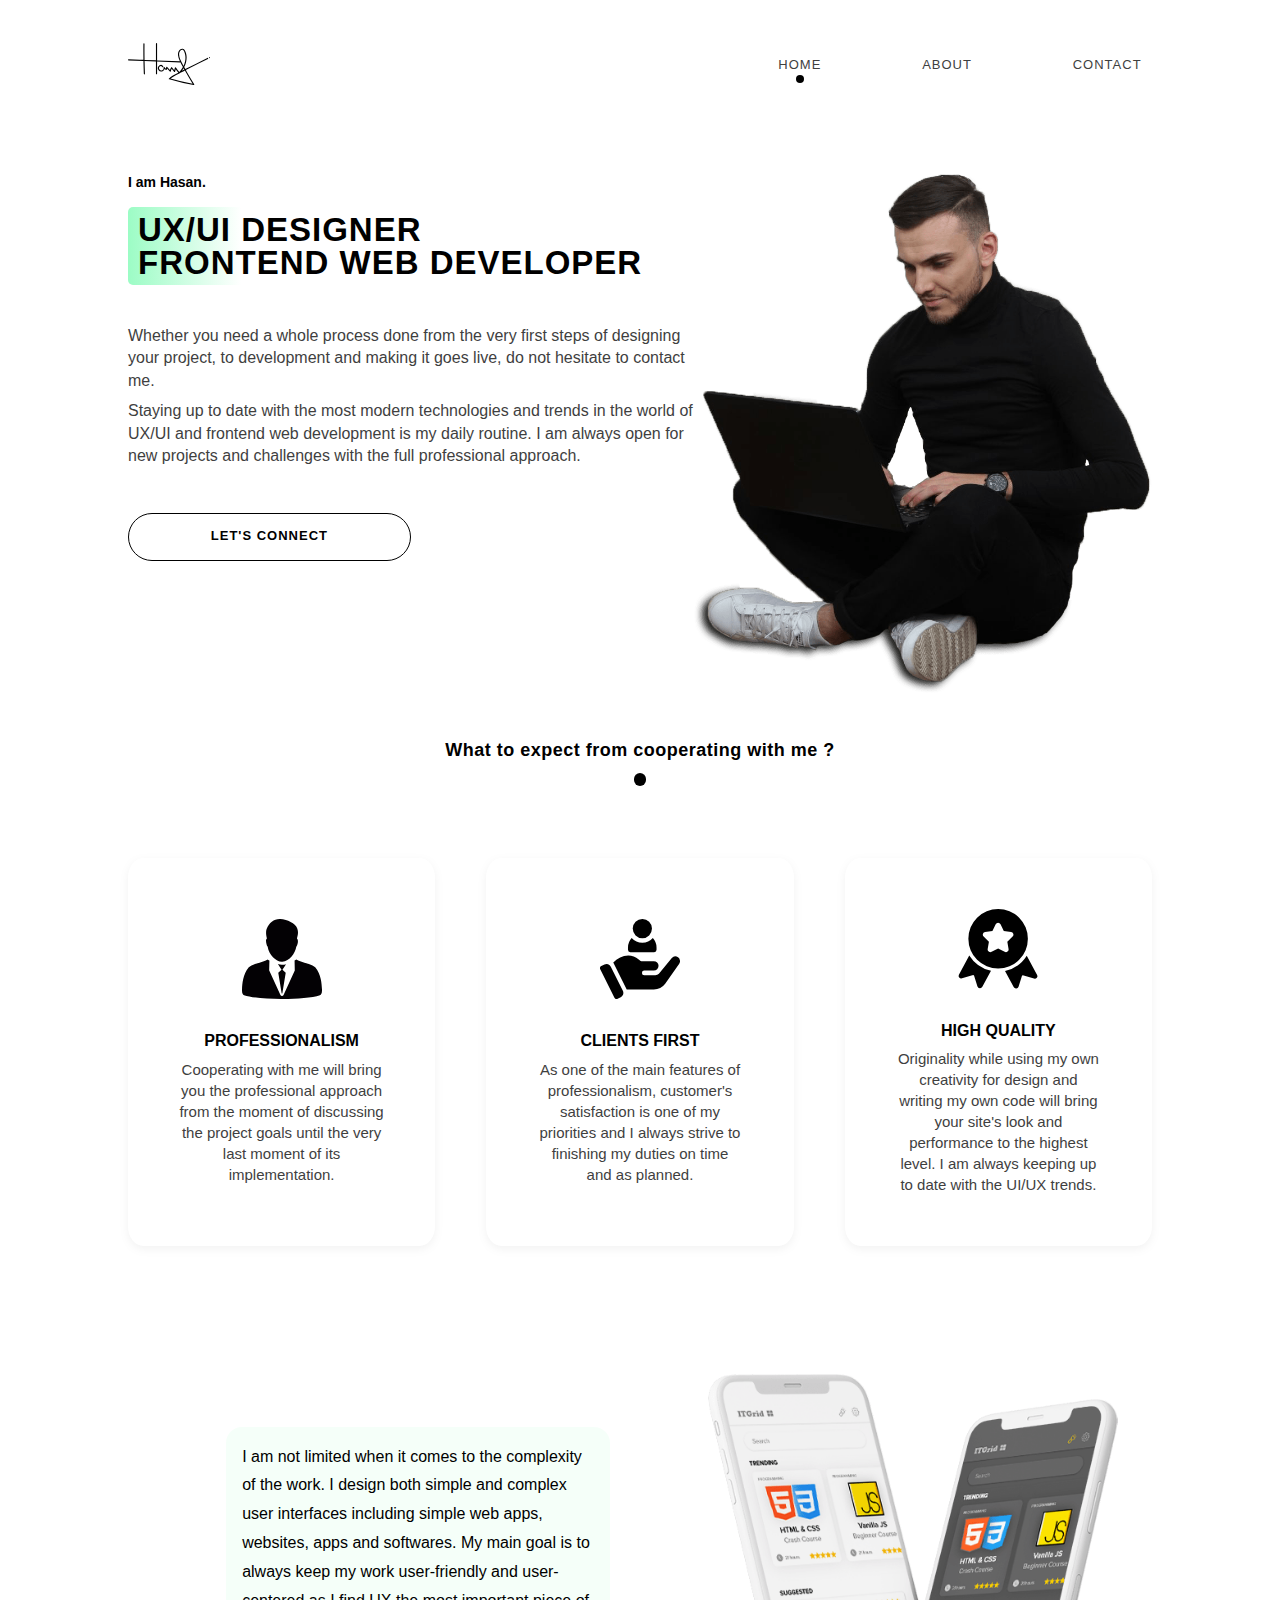
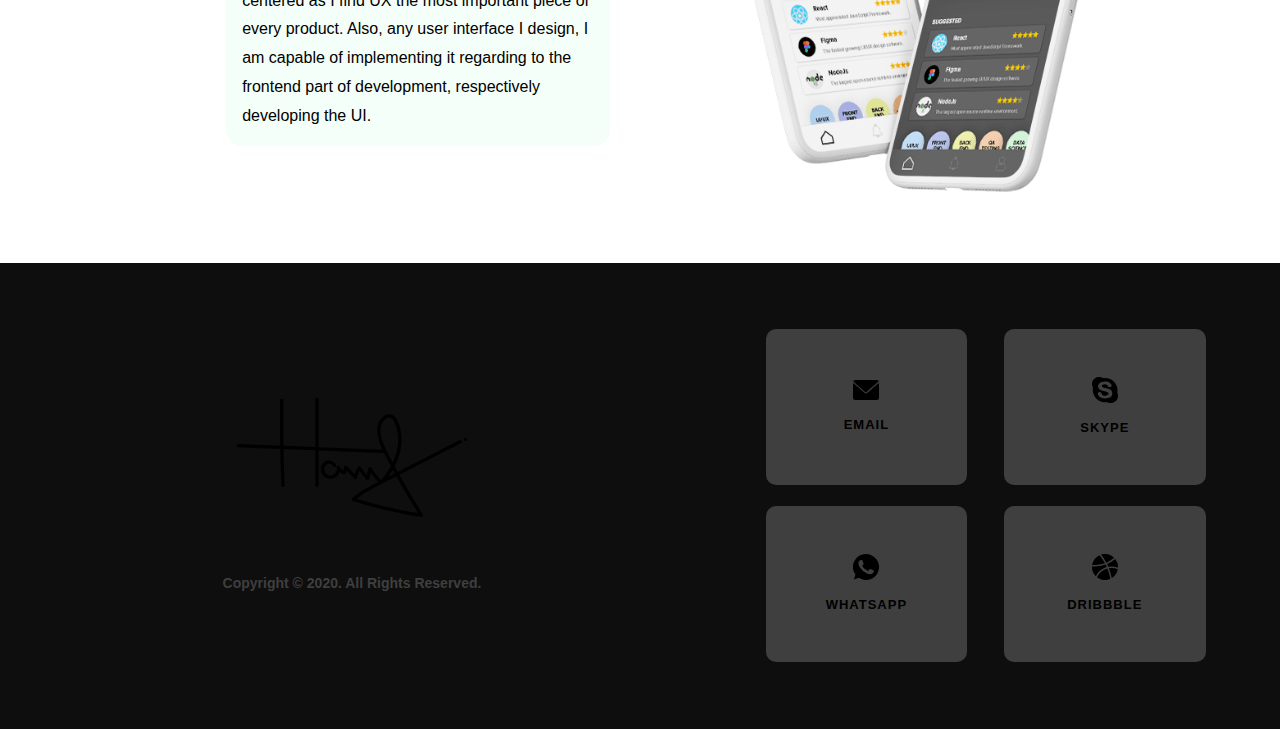
==== commit b7854ead: "Update index.html" ====
--- a/index.html
+++ b/index.html
@@ -48,13 +48,13 @@
 
         <p>
           Whether you need a whole process done from the very first steps of
-          designing your project, to the development and making it goes live, do
+          designing your project, to development and making it goes live, do
           not hesitate to contact me.
         </p>
         <p>
           Staying up to date with the most modern technologies and trends in the
           world of UX/UI and frontend web development is my daily routine. I am
-          always opened for new projects and challenges with the full
+          always open for new projects and challenges with the full
           professional approach.
         </p>
         <div class="button">
@@ -92,8 +92,8 @@
           <h3>High Quality</h3>
           <p>
             Originality while using my own creativity for design and writing my
-            own code will bring your site look and performance to the highest
-            level. I am always keeping up to the UI/UX trends.
+            own code will bring your site's look and performance to the highest
+            level. I am always keeping up to date with the UI/UX trends.
           </p>
         </div>
       </div>
@@ -104,9 +104,9 @@
           I am not limited when it comes to the complexity of the work. I design
           both simple and complex user interfaces including simple web apps,
           websites, apps and softwares. My main goal is to always keep my work
-          user-freindly and user-centered as I find UX the most important piece
+          user-friendly and user-centered as I find UX the most important piece
           of every product. Also, any user interface I design, I am capable of
-          implementing it regarding to the frontend part of the development,
+          implementing it regarding to the frontend part of development,
           respectively developing the UI.
         </p>
       </div>
